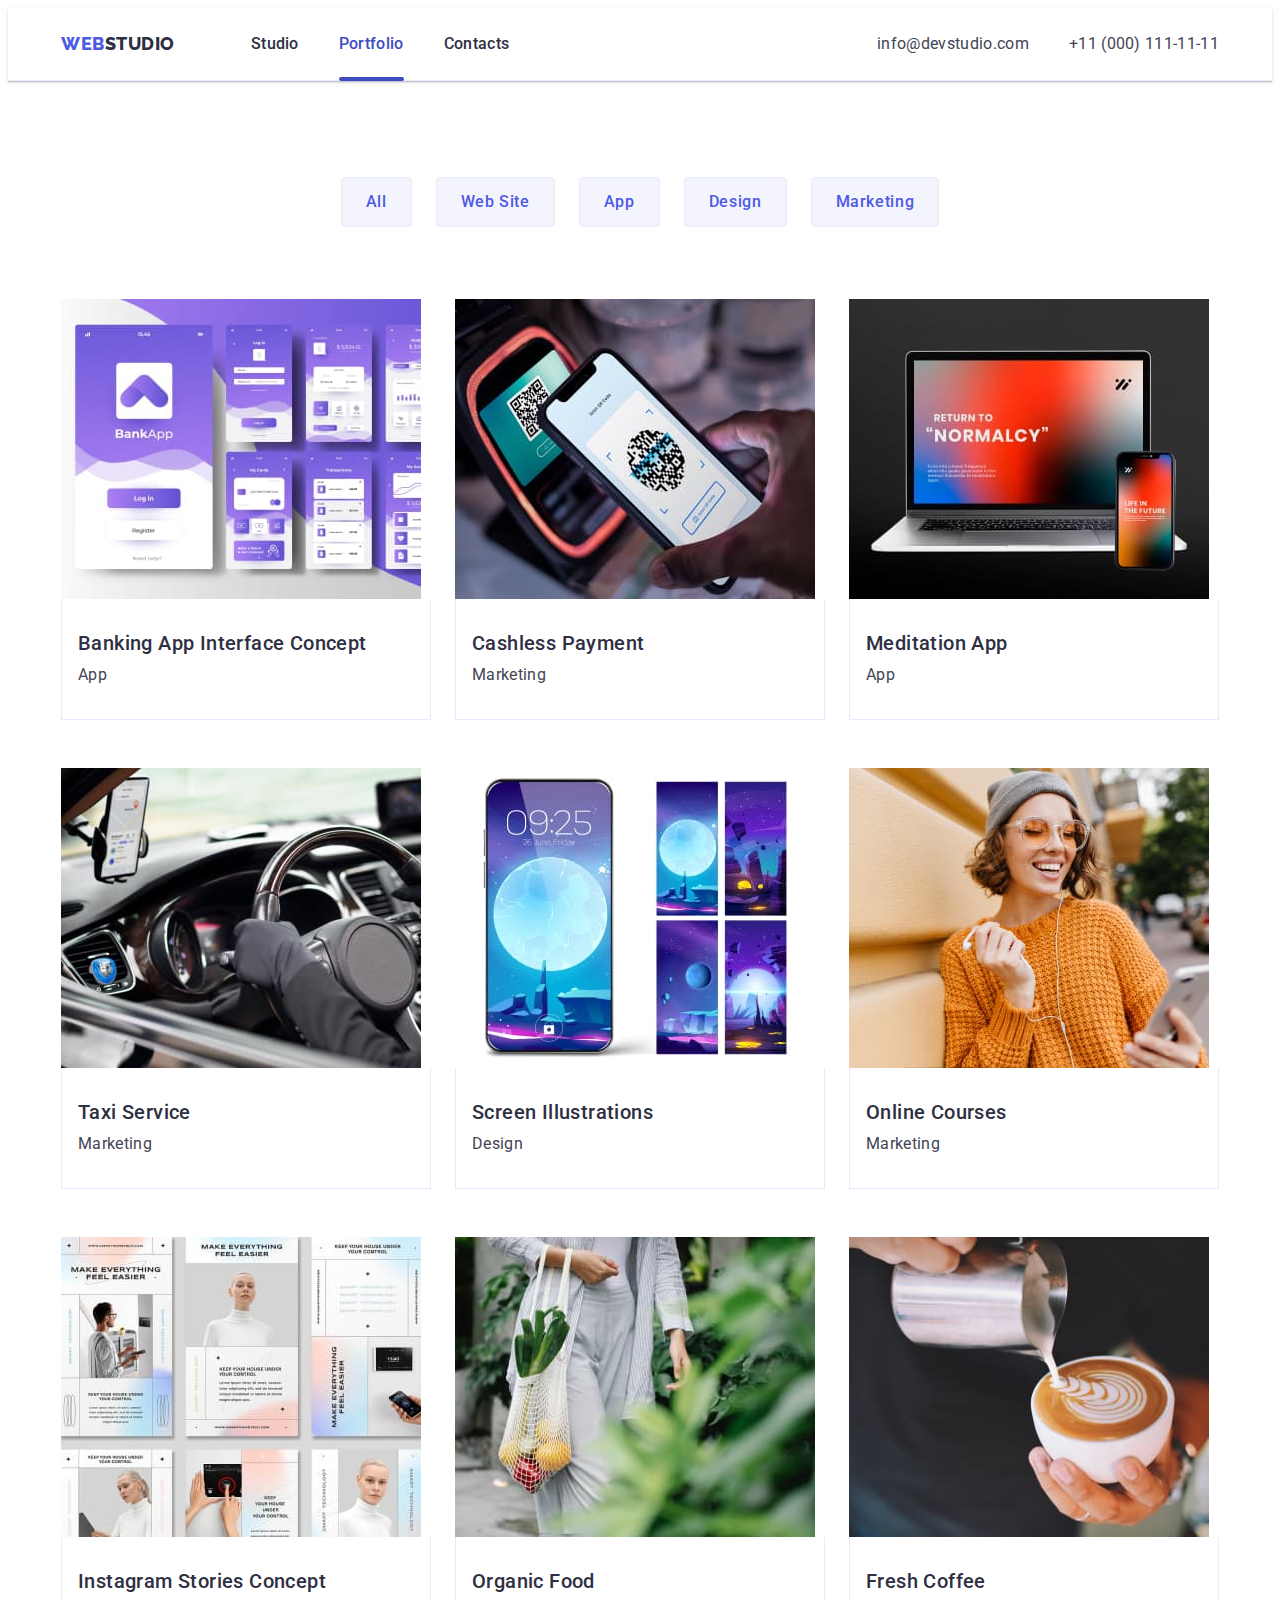
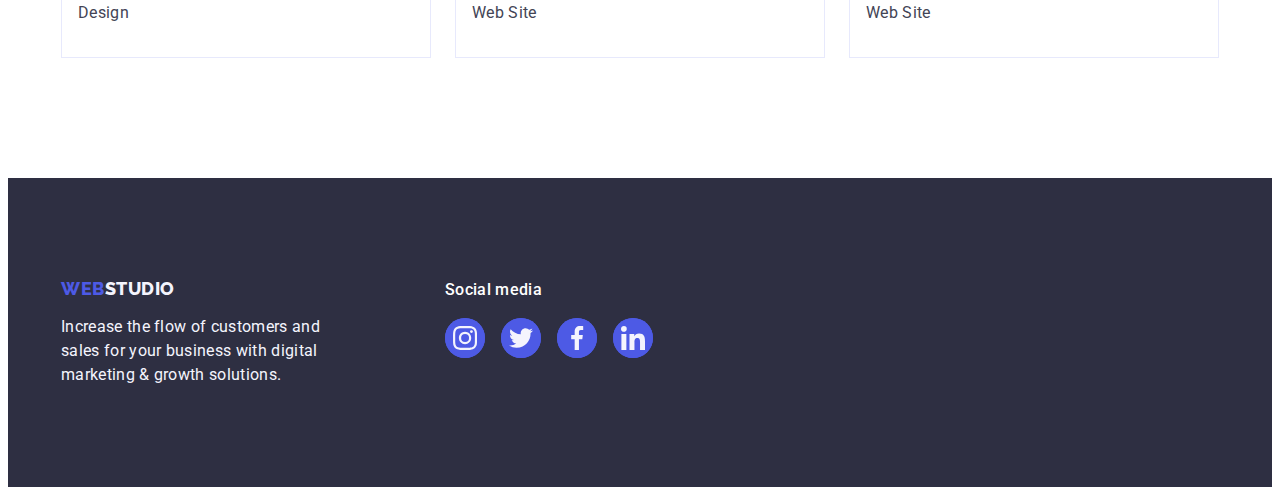
==== portfolio.html @ 67e27b54 "Initial commit" ====
<!DOCTYPE html>
<html lang="en">
<head>
    <meta charset="UTF-8">
    <meta http-equiv="X-UA-Compatible" content="IE=edge">
    <meta name="viewport" content="width=device-width, initial-scale=1.0">
    <link rel="preconnect" href="https://fonts.googleapis.com">
    <link rel="preconnect" href="https://fonts.gstatic.com" crossorigin>
    <link href="https://fonts.googleapis.com/css2?family=Raleway:wght@800&family=Roboto:wght@400;500;700;900&display=swap"
        rel="stylesheet">
    <link rel="stylesheet" href="https://cdnjs.cloudflare.com/ajax/libs/modern-normalize/2.0.0/modern-normalize.min.css"
        integrity="sha512-4xo8blKMVCiXpTaLzQSLSw3KFOVPWhm/TRtuPVc4WG6kUgjH6J03IBuG7JZPkcWMxJ5huwaBpOpnwYElP/m6wg=="
        crossorigin="anonymous" referrerpolicy="no-referrer" />
    <link rel="stylesheet" href="./css/styles.css">
    <title>Portfolio</title>
</head>
<body>
    <header class="header">
        <div class="container header-container">
            <nav class="header-navigation">
                <a class="logo link" href="./index.html">Web<span class="logo-studio">Studio</span></a>
                <ul class="navigation list">
                    <li><a class="navigation-link link" href="./index.html">Studio</a></li>
                    <li><a class="navigation-link link current" href="./portfolio.html">Portfolio</a></li>
                    <li><a class="navigation-link link" href="">Contacts</a></li>
                </ul>
            </nav>
            <address class="navigation-address">
                <ul class="address-menu list">
                    <li><a class="address-menu-link link" href="mailto:info@devstudio.com">info@devstudio.com</a></li>
                    <li><a class="address-menu-link link" href="tel:+110001111111">+11 (000) 111-11-11</a></li>
                </ul>
            </address>
        </div>
    </header>
        <main>
            <section class="portfolio">
                <div class="container">
                    <h1 class="visually-hidden">Portfolio menu</h1>
                    <ul class="button-list list">
                        <li>
                            <button class="button-navigation" type="button">All</button>
                        </li>
                        <li>
                            <button class="button-navigation" type="button">Web Site</button>
                        </li>
                        <li>
                            <button class="button-navigation" type="button">App</button>
                        </li>
                        <li>
                            <button class="button-navigation" type="button">Design</button>
                        </li>
                        <li>
                            <button class="button-navigation" type="button">Marketing</button>
                        </li>
                    </ul>
                    <ul class="portfolio-list list">
                        <li class="portfolio-item">
                            <a href="" class="item-card link">
                                <div class="item-hover-box">
                                    <img src="./images/banking-app.jpg" alt="Banking App Interface Concept" width="360">
                                    <p class="item-hover-text">14 Stylish and User-Friendly App Design Concepts · Task Manager App · Calorie Tracker App
                                        · Exotic Fruit Ecommerce App ·
                                        Cloud Storage App</p>
                                
                                </div>
                                <div class="portfolio-item-container">
                                <h2 class="portfolio-item-title">Banking App Interface Concept</h2>
                                <p class="portfolio-item-text">App</p>
                                </div>
                            </a>
                        </li>
                        <li class="portfolio-item">
                            <a href="" class="item-card link">
                                <div class="item-hover-box">
                                <img src="./images/cashless.jpg" alt="Cashless Payment" width="360">
                                <p class="item-hover-text">14 Stylish and User-Friendly App Design Concepts · Task Manager App · Calorie Tracker App
                                    · Exotic Fruit Ecommerce App ·
                                    Cloud Storage App</p>
                            
                                </div>
                                <div class="portfolio-item-container">
                                <h2 class="portfolio-item-title">Cashless Payment</h2>
                                <p class="portfolio-item-text">Marketing</p>
                                </div>
                            </a>
                        </li>
                        <li class="portfolio-item">
                            <a href="" class="item-card link">
                                <div class="item-hover-box">
                                <img src="./images/meditation.jpg" alt="Meditation App" width="360">
                                <p class="item-hover-text">14 Stylish and User-Friendly App Design Concepts · Task Manager App · Calorie Tracker App
                                    · Exotic Fruit Ecommerce App ·
                                    Cloud Storage App</p>
                                
                                </div>
                                <div class="portfolio-item-container">
                                <h2 class="portfolio-item-title">Meditation App</h2>
                                <p class="portfolio-item-text">App</p>
                                </div>
                            </a>
                        </li>
                        <li class="portfolio-item">
                            <a href="" class="item-card link">
                                <div class="item-hover-box">
                                <img src="./images/taxi.jpg" alt="Taxi Servic" width="360">
                                <p class="item-hover-text">14 Stylish and User-Friendly App Design Concepts · Task Manager App · Calorie Tracker App
                                    · Exotic Fruit Ecommerce App ·
                                    Cloud Storage App</p>
                                
                                </div>
                                <div class="portfolio-item-container">
                                <h2 class="portfolio-item-title">Taxi Service</h2>
                                <p class="portfolio-item-text">Marketing</p>
                                </div>
                            </a>
                        </li>
                        <li class="portfolio-item">
                            <a href="" class="item-card link">
                                <div class="item-hover-box">
                                <img src="./images/illustrations.jpg" alt="Screen Illustrations" width="360">
                                <p class="item-hover-text">14 Stylish and User-Friendly App Design Concepts · Task Manager App · Calorie Tracker App
                                    · Exotic Fruit Ecommerce App ·
                                    Cloud Storage App</p>
                                
                                </div>
                                <div class="portfolio-item-container">
                                <h2 class="portfolio-item-title">Screen Illustrations</h2>
                                <p class="portfolio-item-text">Design</p>
                                </div>
                            </a>
                        </li>
                        <li class="portfolio-item">
                            <a href="" class="item-card link">
                                <div class="item-hover-box">
                                <img src="./images/online-courses.jpg" alt="Online Courses" width="360">
                                <p class="item-hover-text">14 Stylish and User-Friendly App Design Concepts · Task Manager App · Calorie Tracker App
                                    · Exotic Fruit Ecommerce App ·
                                    Cloud Storage App</p>
                                
                                </div>
                                <div class="portfolio-item-container">
                                <h2 class="portfolio-item-title">Online Courses</h2>
                                <p class="portfolio-item-text">Marketing</p>
                                </div>
                            </a>
                        </li>
                        <li class="portfolio-item">
                            <a href="" class="item-card link">
                                <div class="item-hover-box">
                                <img src="./images/instagram.jpg" alt="Instagram Stories Concept" width="360">
                                <p class="item-hover-text">14 Stylish and User-Friendly App Design Concepts · Task Manager App · Calorie Tracker App
                                    · Exotic Fruit Ecommerce App ·
                                    Cloud Storage App</p>
                                
                                </div>
                                <div class="portfolio-item-container">
                                <h2 class="portfolio-item-title">Instagram Stories Concept</h2>
                                <p class="portfolio-item-text">Design</p>
                                </div>
                            </a>
                        </li>
                        <li class="portfolio-item">
                            <a href="" class="item-card link">
                                <div class="item-hover-box">
                                <img src="./images/organic-food.jpg" alt="Organic Food" width="360">
                                <p class="item-hover-text">14 Stylish and User-Friendly App Design Concepts · Task Manager App · Calorie Tracker App
                                    · Exotic Fruit Ecommerce App ·
                                    Cloud Storage App</p>
                                
                                </div>
                                <div class="portfolio-item-container">
                                <h2 class="portfolio-item-title">Organic Food</h2>
                                <p class="portfolio-item-text">Web Site</p>
                                </div>
                            </a>
                        </li>
                        <li class="portfolio-item">
                            <a href="" class="item-card link">
                                <div class="item-hover-box">
                                <img src="./images/fresh-coffee.jpg" alt="Fresh Coffee" width="360">
                                <p class="item-hover-text">14 Stylish and User-Friendly App Design Concepts · Task Manager App · Calorie Tracker App
                                    · Exotic Fruit Ecommerce App ·
                                    Cloud Storage App</p>
                                
                                </div>
                                <div class="portfolio-item-container">
                                <h2 class="portfolio-item-title">Fresh Coffee</h2>
                                <p class="portfolio-item-text">Web Site</p>
                                </div>
                            </a>
                        </li>
                    </ul>
                </div>
            </section>
        </main>
    <footer class="footer">
        <div class="container footer-container">
            <div class="logo-footer-container">
                <a class="logo-footer link" href="./index.html">Web<span class="logo-studio-footer">Studio</span></a>
                <p class="footer-text">Increase the flow of customers and sales for your business with digital marketing &
                    growth
                    solutions.</p>
            </div>
            <div class="social-media-container">
                <p class="social-title-footer">Social media</p>
                <ul class="social-list">
                    <li class="social-list-item">
                        <a href="" class="social-link">
                            <svg class="social-icon" width="24" height="24">
                                <use href="./images/icons.svg#icon-instagram"></use>
                            </svg>
                        </a>
                    </li>
                    <li class="social-list-item">
                        <a href="" class="social-link">
                            <svg class="social-icon" width="24" height="24">
                                <use href="./images/icons.svg#icon-twitter"></use>
                            </svg>
                        </a>
                    </li>
                    <li class="social-list-item">
                        <a href="" class="social-link">
                            <svg class="social-icon" width="24" height="24">
                                <use href="./images/icons.svg#icon-facebook"></use>
                            </svg>
                        </a>
                    </li>
                    <li class="social-list-item">
                        <a href="" class="social-link">
                            <svg class="social-icon" width="24" height="24">
                                <use href="./images/icons.svg#icon-linkedin"></use>
                            </svg>
                        </a>
                    </li>
                </ul>
            </div>
        </div>
    </footer>
    <div class="backdrop is-hidden" data-modal>
        <div class="modal">
            <button type="button" class="close-btn" data-modal-close>
                <svg class="close" width="8" height="8">
                    <use href="./images/icons.svg#icon-close"></use>
                </svg>
            </button>
        </div>
    </div>
    <script src="./js/modal.js"></script>
</body>
</html>
---- css/styles.css ----
/* GLOBAL */

:root {
    --primary-font: "Roboto";
    --secondary-font: 'Raleway';
    --secondary-color: #2E2F42;
    --primary-color: #434455;
    --logo-color: #4D5AE5;
    --logo-studio-color: #2E2F42;
    --logo-footer-color: #F4F4FD;
    --footer-text-color: #F4F4FD;
    --hover-focus-color: #404BBF;
    --hover-text-color: #FFFFFF;
    --hero-text-color: #FFFFFF;
    --logo-text-size: 18px;
    --secondary-text-size: 20px;
    --title-text-size: 36px;
    --hero-title-text: 56px;
    --benefits-item-color: #F4F4FD;
    --member-card-color: #FFFFFF;
    --social-icon-color: #F4F4FD;
    --portfolio-card-color: #FFFFFF;
    --item-hover-text: #F4F4FD;
    --item-hover-background: #4D5AE5;
    --page-background-color: #FFFFFF;
    --button-portfolio-border: #E7E9FC;
    --portfolio-item-border: #E7E9FC;
    --member-soc-color: #4D5AE5;
    --social-hover-color: #31D0AA;
    --default-color: #ffffff;
    --modal-overlay: rgba(46, 47, 66, 0.4);
    --transition: 250ms cubic-bezier(0.4, 0, 0.2, 1);
}

body {
    font-family: var(--primary-font), sans-serif;
    font-size: var(--main-text-size);
    color: var(--primary-color);
    background-color: var(--page-background-color);
}

p, h1,h2,h3,h4,h5,h6 {
    margin-top: 0;
    margin-bottom: 0;
}

ul {
    list-style-type: none;
    margin-top: 0;
    margin-bottom: 0;
    padding-left: 0;
}

img {
    display: block;
    max-width: 100%;
    height: auto;
}

.link {
    text-decoration: none;
}

.link:hover,
.link:focus {
    color: var(--hover-focus-color);
}

.list {
    list-style-type: none;
}

.link a:hover,
.link a:focus {
    color: var(--hover-focus-color);
}


.container {
    width: 100%;
    max-width: 1158px;
    padding-left: 15px;
    padding-right: 15px;
    margin: 0 auto;
}

.visually-hidden {
    position: absolute;
    width: 1px;
    height: 1px;
    margin: -1px;
    border: 0;
    padding: 0;
    white-space: nowrap;
    clip-path: inset(100%);
    clip: rect(0 0 0 0);
    overflow: hidden;
}

/* HEADER */

.header {
    border-bottom: 1px solid #E7E9FC;
    box-shadow: 0px 2px 1px rgba(46, 47, 66, 0.08), 0px 1px 1px rgba(46, 47, 66, 0.16), 0px 1px 6px rgba(46, 47, 66, 0.08);
}

.header-container {
    display: flex;
}

.logo {
    font-family: var(--secondary-font), sans-serif;
    font-size: var(--logo-text-size);
    font-weight: 800;
    line-height: 1.17;
    letter-spacing: 0.03em;
    text-transform: uppercase;
    text-decoration: none;
    color: var(--logo-color);
    margin-right: 76px;
}

.logo-studio {
    color: var(--logo-studio-color);
}

.logo-studio-footer {
    color: var(--logo-footer-color);
}

.header-navigation {
    display: flex;
    align-items: center;
    flex-grow: 1;
}

.navigation {
    display: flex;
    gap: 40px;
}

.navigation-link {
    font-weight: 500;
    line-height: 1.5;
    letter-spacing: 0.02em;
    color: var(--secondary-color);
    display: block;
    padding-top: 24px;
        padding-bottom: 24px;
    transition: color var(--transition);
}

.navigation-link:hover,
.navigation-link:focus {
    color: var(--hover-focus-color);
}

.current {
    position: relative;
    color: var(--hover-focus-color);
}

.current::after {
    position: absolute;
    border-radius: 2px;
    left: 0;
    bottom: -1px;
    content: '';
    width: 100%;
    height: 4px;
    background-color: var(--hover-focus-color);
}

.navigation > li {
    list-style-type: none;
}

.navigation-address {
    font-style: normal;
}

.address-menu {
    display: flex;
    gap: 40px;
    margin-left: auto;
}

.address-menu > li {
    list-style-type: none;
}

.address-menu-link {
    line-height: 1.5;
    letter-spacing: 0.02em;
    color: var(--primary-color);
    display: block;
    padding-top: 24px;
        padding-bottom: 24px;
    transition: color var(--transition);
}

.address-menu-link:hover,
.address-menu-link:focus {
    color: var(--hover-focus-color);
}

/* MAIN */

.hero {
    text-align: center;
    background-color: var(--secondary-color);
    background-image: linear-gradient(rgba(46, 47, 66, 0.7), rgba(46, 47, 66, 0.7)),  url(../images/people-office.jpg);
    background-repeat: no-repeat;
    background-position: center;
    background-size: cover;
    padding-top: 188px;
    padding-bottom: 188px;
    max-width: 1440px;
    margin: 0 auto;
}

.hero-container {
    width: 1440px;
}

.hero-title {
    font-weight: 700;
    font-size: var(--hero-title-text);
    line-height: 1.07;
    letter-spacing: 0.02em;
    color: var(--hero-text-color);
    width: 100%;
    max-width: 496px;
    margin: 0 auto;
}

.hero-button {
    font-family: var(--primary-font), sans-serif;
    font-size: 16px;
    font-weight: 500;
    line-height: 1.5;
    letter-spacing: 0.04em;
    color: var(--hero-text-color);
    background-color: var(--logo-color);
    cursor: pointer;
    display: block;
    min-width: 169px;
        height: 56px;
    margin: 48px auto 0;
        padding: 16px 32px;
        border-radius: 4px;
    border: none;
    transition: background-color var(--transition);
}

.hero-button:hover,
.hero-button:focus {
    background-color: var(--hover-focus-color);
}

.benefits {
    padding: 120px 0;
}

.benefits-container {


}

.benefits-list {
    display: flex;
    gap: 24px;
}

.benefits-item {
    width: calc((100% - 24px * 3) / 4);
}

.benefits-item-icon {
    width: 264px;
    height: 112px;
    margin-bottom: 8px;
    background-color: var(--benefits-item-color);
    border-radius: 4px;
    display: flex;
    justify-content: center;
    align-items: center;
}

.benefits-icon {
    
}

.benefits-title {
    color: var(--secondary-color);
}

.benefits-subtitle {
    font-weight: 500;
    font-size: var(--secondary-text-size);
    line-height: 1.2;
    letter-spacing: 0.02em;
    color: var(--secondary-color);
    margin-bottom: 8px;
}

.benefits-text {
    line-height: 1.5;
    letter-spacing: 0.02em;
}

.doing {
    padding-bottom: 120px;
}

.doing-container {
    
}

.doing-title {
    font-weight: 700;
    font-size: var(--title-text-size);
    line-height: 1.11;
    letter-spacing: 0.02em;
    text-align: center;
    text-transform: capitalize;
    color: var(--secondary-color);
    margin-bottom: 72px;
}

.doing-list {
    display: flex;
    gap: 24px;
}

.doing-item {
    width: calc((100% - 48px) / 3);
}

.team {
    padding: 120px 0;
    background-color: var(--footer-text-color);
}

.team-title {
    margin-bottom: 72px;
    font-weight: 700;
    font-size: var(--title-text-size);
    line-height: 1.11;
    letter-spacing: 0.02em;
    text-align: center;
    text-transform: capitalize;
    color: var(--secondary-color);
}

.team-list {
    display: flex;
    gap: 24px;
}

.member-card {
    background: var(--member-card-color);
    width: calc((100% - 24px * 3) / 4);
    box-shadow: 0px 1px 6px rgba(46, 47, 66, 0.08), 0px 1px 1px rgba(46, 47, 66, 0.16), 0px 2px 1px rgba(46, 47, 66, 0.08);
        border-radius: 0px 0px 4px 4px;
}

.member-container {
    padding: 32px 0;
}

.team-member {
    font-weight: 500;
    font-size: var(--secondary-text-size);
    line-height: 1.2;
    letter-spacing: 0.02em;
    color: var(--secondary-color);
    text-align: center;
    margin-bottom: 8px;
}

.member-position {
    line-height: 1.5;
    letter-spacing: 0.02em;
    text-align: center;
}

.member-soc {
    display: flex;
    gap: 24px;
    margin-top: 8px;
    justify-content: center;
}

.member-soc-item {
    width: 40px;
    height: 40px;
    border-radius: 50%;
}

.member-soc-link {
    width: 100%;
    height: 100%;
    border-radius: 50%;
    display: flex;
        flex-direction: row;
        align-items: center;
        justify-content: center;
        transition: background-color var(--transition);
    background-color: var(--member-soc-color);
}

.member-soc-link:hover,
.member-soc-link:focus {
    background-color: var(--hover-focus-color);
}

.member-soc-icon {
    fill: var(--social-icon-color);
}

.customers{
    padding: 120px 0;
}

.customers-title {
    font-weight: 700;
        font-size: var(--title-text-size);
        line-height: 1.11;
        letter-spacing: 0.02em;
        text-align: center;
        text-transform: capitalize;
        color: var(--secondary-color);
        margin-bottom: 72px;
}

.customers-logo-list {
    display: flex;
        flex-direction: row;
        align-items: flex-start;
        padding: 0px;
        gap: 24px;
}

.customers-logo-item {
    height: 88px;
    width: calc((100% - 24px * 5) / 6);
}

.customers-logo-link {
    width: 100%;
    height: 100%;
    display: flex;
    align-items: center;
    justify-content: center;
    color: #8E8F99;
    border: 1px solid #8E8F99;
    border-radius: 4px;
    transition: border-color var(--transition), color var(--transition);
}

.customers-logo-link:hover,
.customers-logo-link:focus {
    border-color: var(--hover-focus-color);
    color: var(--hover-focus-color);
}

.customers-logo-link:hover .customers-logo,
.customers-logo-link:focus .customers-logo {
    fill: var(--hover-focus-color);
}

.customers-logo {
    fill: currentColor;
    transition: color var(--transition);
}

.button-list {
    display: flex;
    justify-content: center;
    margin-bottom: 72px;
    gap: 24px;
}

.button-navigation {
    font-family: var(--primary-font),sans-serif;
    font-weight: 500;
    font-size: 16px;
    line-height: 1.5;
    letter-spacing: 0.04em;
    color: var(--logo-color);
    background-color: var(--footer-text-color);
    cursor: pointer;
    padding: 12px 24px;
    border: 1px solid var(--button-portfolio-border);
        border-radius: 4px;
        transition: color var(--transition), background-color var(--transition), border-color var(--transition), box-shadow var(--transition);
}

.button-navigation:hover,
.button-navigation:focus {
    background-color: var(--hover-focus-color);
    color: var(--hover-text-color);
    border: 1px solid transparent;
    box-shadow: 0px 3px 1px rgba(0, 0, 0, 0.1), 0px 2px 1px rgba(0, 0, 0, 0.08), 0px 2px 2px rgba(0, 0, 0, 0.12);
}

.portfolio{
    padding-top: 96px;
    padding-bottom: 120px;
}

.portfolio-list {
    display: flex;
    flex-wrap: wrap;
    row-gap: 48px;
    column-gap: 24px;
}

.portfolio-item {
    width: calc((100% - 48px) / 3);
    overflow: hidden;
}

.portfolio-item:hover {
    
}

.portfolio-item:hover .item-hover-block {
    transform: translate(0);
}

.item-card {
    display: block;
    background: var(--portfolio-card-color);
    transition: box-shadow var(--transition);

}

.item-card:hover,
.item-card:focus {
    box-shadow: 0px 1px 6px rgba(46, 47, 66, 0.08), 0px 1px 1px rgba(46, 47, 66, 0.16), 0px 2px 1px rgba(46, 47, 66, 0.08);
}


.item-card:hover .item-hover-text,
.item-card:focus .item-hover-text {
    transform: translateY(0);
}

.portfolio-item-container {
    padding: 32px 16px;
    border: 1px solid var(--portfolio-item-border);
    border-top: none;
}

.portfolio-item-title {
    font-size: var(--secondary-text-size);
    font-weight: 500;
    line-height: 1.2;
    letter-spacing: 0.02em;
    color: var(--secondary-color);
    margin-bottom: 8px;
}

.portfolio-item-text {
    font-size: 16px;
    line-height: 1.5;
    letter-spacing: 0.02em;
    color: var(--primary-color);
}

.item-hover-box {
    position: relative;
    overflow: hidden;
}

.item-hover-block {
    
}

.item-hover-text {
    line-height: 1.5;
    letter-spacing: 0.02em;
    color: var(--item-hover-text);
    position: absolute;
        top: 0;
        left: 0;
        height: 100%;
        padding: 40px 32px;
        background-color: var(--item-hover-background);
        transform: translateY(100%);
        transition: transform var(--transition);
}

/* FOOTER */

.footer {
    padding-top: 100px;
        padding-bottom: 100px;
    background-color: var(--secondary-color);
}

.footer-container {
    display: flex;
    align-items: baseline;
}

.logo-footer-container {
    margin-right: 120px;
}

.logo-footer {
    display: inline-block;
    margin-bottom: 16px;
    font-family: var(--secondary-font), sans-serif;
    font-weight: 800;
        font-size: var(--logo-text-size);
        line-height: 1.17;
        letter-spacing: 0.03em;
        text-transform: uppercase;
        text-decoration: none;
    color: var(--logo-color);
}

.footer-text {
    line-height: 1.5;
    color: var(--footer-text-color);
    letter-spacing: 0.02em;
    width: 264px;
}

.social-media-container {
    
}

.social-title-footer {
    margin-bottom: 16px;
    font-weight: 500;
    line-height: 1.5;
    letter-spacing: 0.02em;
    color: #FFFFFF;
}

.social-list {
    display: flex;
    gap: 16px;
    margin-top: 16px;
}

.social-list-item {
    background-color: var(--member-soc-color);
    width: 40px;
    height: 40px;
    border-radius: 50%;
}

.social-link {
    width: 100%;
    height: 100%;
    border-radius: 50%;
    display: flex;
    flex-direction: row;
    align-items: center;
    justify-content: center;
    background-color: var(--logo-color);
    transition: background-color var(--transition);
}

.social-link:hover,
.social-link:focus {
    background-color: #31D0AA;
}

.social-icon {
    fill: var(--social-icon-color);
}

.backdrop {
    position: fixed;
    top: 0;
    z-index: 999;
    width: 100%;
    height: 100%;
    background-color: var(--modal-overlay);
    transition: visibility var(--transition), opacity var(--transition);
}

.modal {
    position: absolute;
    top: 50%;
    left: 50%;
    transform: translate(-50%, -50%) scaleX(1);
    transition: transform var(--transition);
    width: 408px;
        min-height: 584px;
        box-shadow: 0px 1px 1px rgba(0, 0, 0, 0.14), 0px 1px 3px rgba(0, 0, 0, 0.12), 0px 2px 1px rgba(0, 0, 0, 0.2);
            border-radius: 4px;
    background-color: #FCFCFC;
}

.backdrop.is-hidden .modal {
    transform: translate(-50%, -50%) scaleX(0);
}

.close-btn {
    display: flex;
    align-items: center;
    justify-content: center;
    padding: 0;
    position: absolute;
        top: 24px;
        right: 24px;
    width: 24px;
        height: 24px;
        border-radius: 50%;
    background: #E7E9FC;
    cursor: pointer;
        border: 1px solid rgba(0, 0, 0, 0.1);
        transition: background-color var(--transition), border var(--transition);
}

.close-btn:hover,
.close-btn:focus {
    background-color: var(--hover-focus-color);
    border: none;
}

.close-btn:hover .close,
.close-btn:focus .close {
    fill: var(--default-color);
}

.close {
    fill: currentColor;
    transition: fill var(--transition);
}

.is-hidden {
    visibility: hidden;
    opacity: 0;
    pointer-events: none;
}
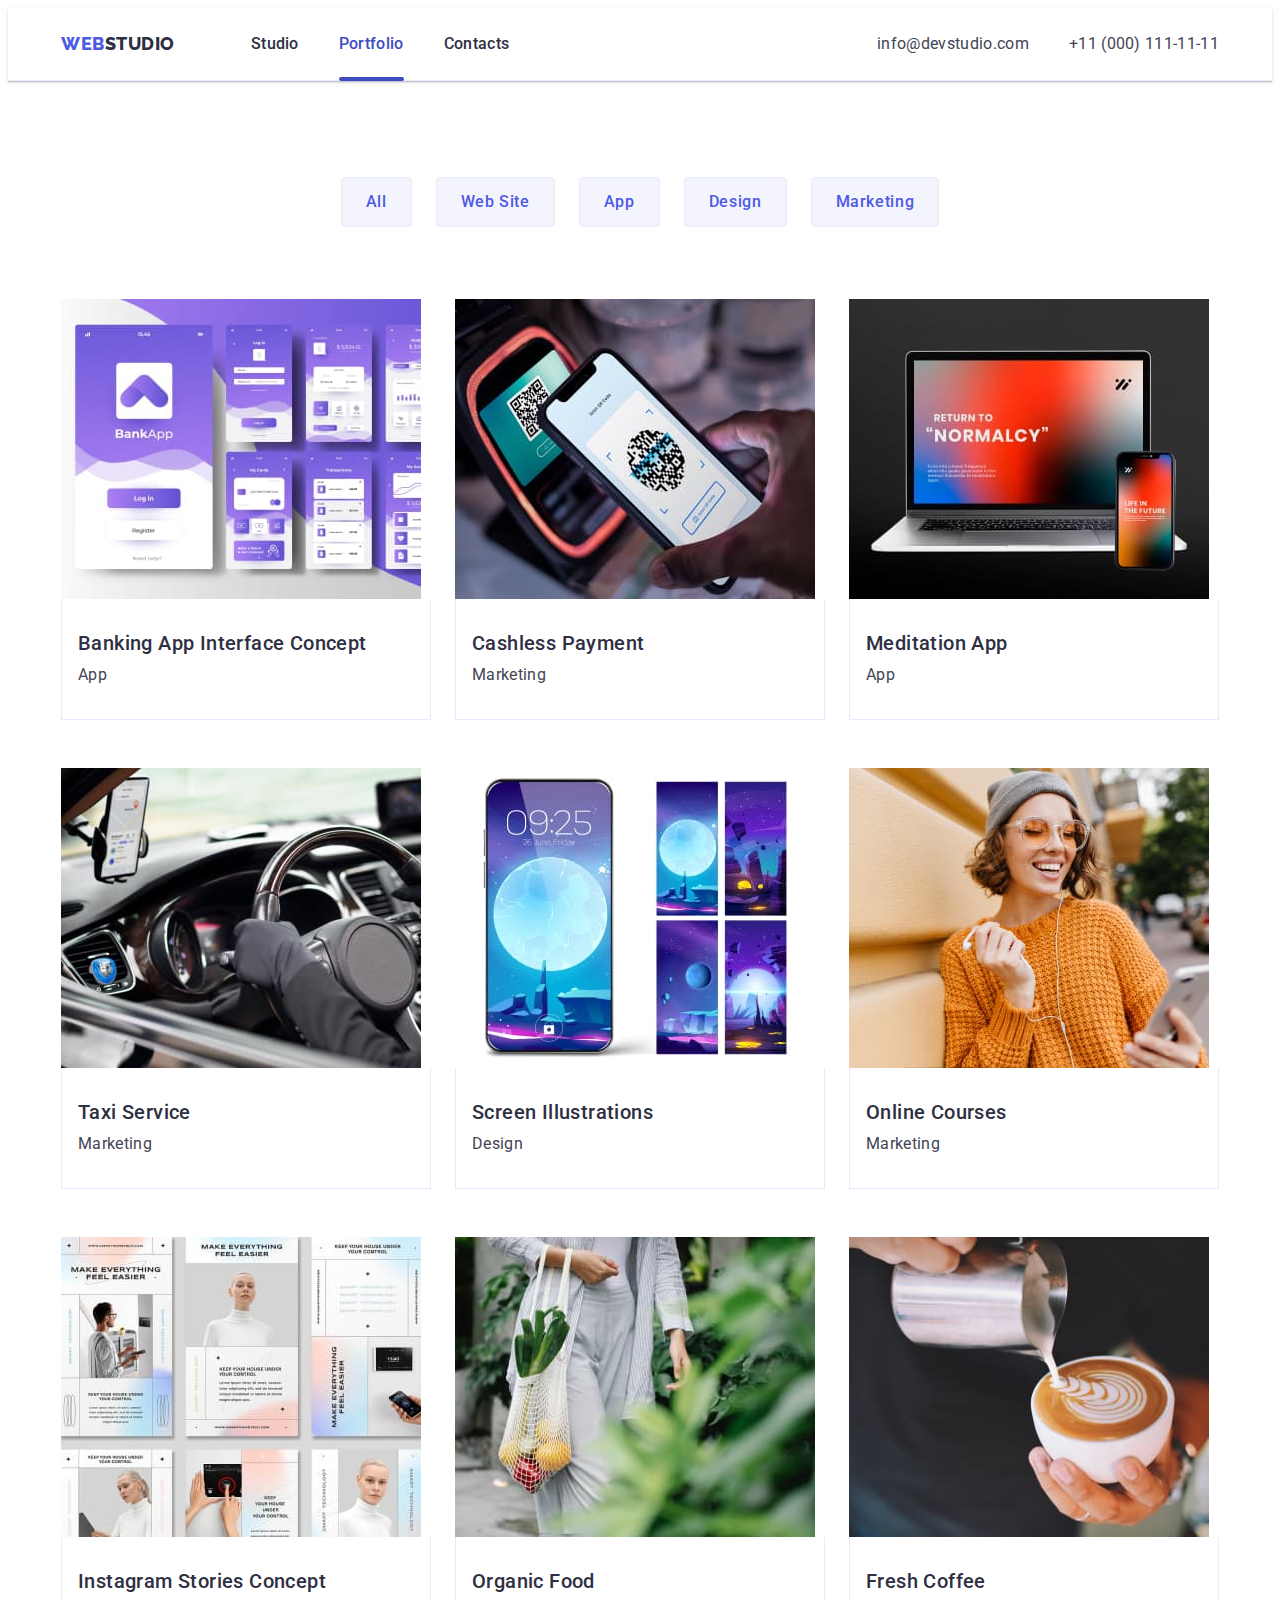
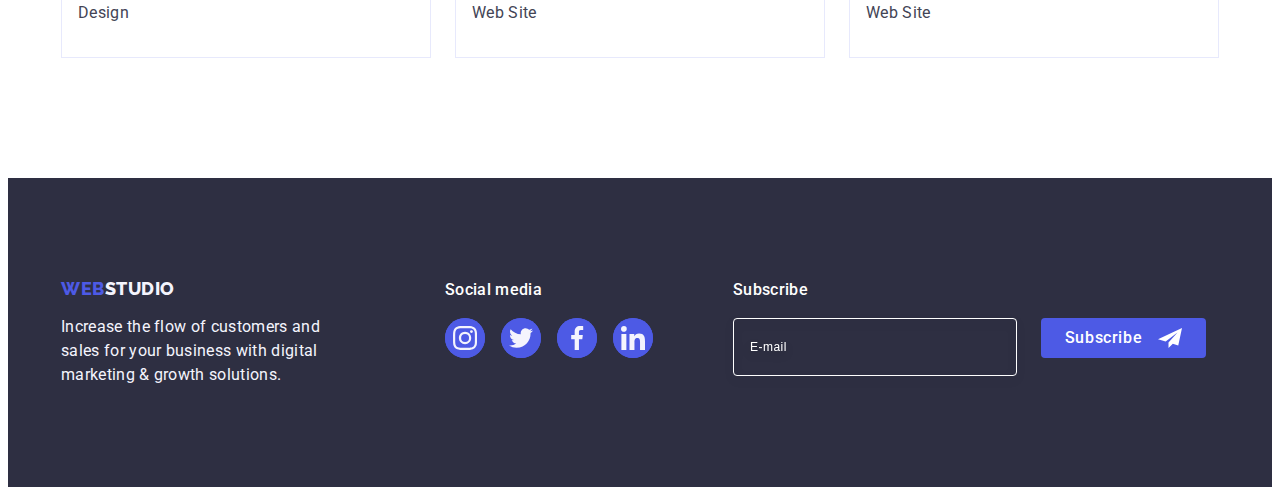
==== commit 4ddebf42: "HW5 add footer to portfolio" ====
--- a/portfolio.html
+++ b/portfolio.html
@@ -202,7 +202,7 @@
                     growth
                     solutions.</p>
             </div>
-            <div class="social-media-container">
+            <div class="social-footer-wrap">
                 <p class="social-title-footer">Social media</p>
                 <ul class="social-list">
                     <li class="social-list-item">
@@ -234,6 +234,19 @@
                         </a>
                     </li>
                 </ul>
+            </div>
+            <div class="footer-subscribe-wrap">
+                <p class="footer-subscribe-text">Subscribe</p>
+                <form class="footer-form">
+                    <label for="footer-email" class="footer-input-label">
+                        <input type="email" name="footer-email" id="footer-email" placeholder="E-mail" class="footer-input">
+                    </label>
+                    <button type="submit" class="footer-subscribe-btn">Subscribe
+                        <svg class="subscribe-icon" width="24" height="24">
+                            <use href="./images/icons.svg#icon-subscribe"></use>
+                        </svg>
+                    </button>
+                </form>
             </div>
         </div>
     </footer>
--- a/css/styles.css
+++ b/css/styles.css
@@ -31,6 +31,10 @@
     --default-color: #ffffff;
     --modal-overlay: rgba(46, 47, 66, 0.4);
     --transition: 250ms cubic-bezier(0.4, 0, 0.2, 1);
+    --modal-input-label: #8E8F99;
+    --modal-input-focus: #4D5AE5;
+    --modal-icon-check: #F4F4FD;
+    --modal-btn-color: #4D5AE5;
 }
 
 body {
@@ -631,8 +635,14 @@
     width: 264px;
 }
 
-.social-media-container {
-    
+/* .footer-bottom {
+    display: flex;
+    align-items: center;
+} */
+
+.social-footer-wrap {
+    display: flex;
+    flex-direction: column;
 }
 
 .social-title-footer {
@@ -646,7 +656,6 @@
 .social-list {
     display: flex;
     gap: 16px;
-    margin-top: 16px;
 }
 
 .social-list-item {
@@ -675,6 +684,71 @@
 
 .social-icon {
     fill: var(--social-icon-color);
+}
+
+
+.footer-form {
+    display: flex;
+    gap: 24px;
+}
+
+.footer-subscribe-wrap {
+    /* margin-top: 100px; */
+    margin-left: 80px;
+}
+
+.footer-subscribe-text {
+    margin-bottom: 16px;
+    font-weight: 500;
+    font-size: 16px;
+        line-height: 1.5;
+        letter-spacing: 0.02em;
+        color: var(--default-color);
+}
+
+.footer-input {
+    width: 264px;
+    height: 40px;
+    padding-top: 8px;
+    padding-bottom: 8px;
+    padding-left: 16px;
+    background-color: transparent;
+    border: 1px solid var(--default-color);
+        filter: drop-shadow(0px 4px 4px rgba(0, 0, 0, 0.15));
+        border-radius: 4px;
+        color: var(--default-color);
+        font-size: 12px;
+        line-height: 1.5;
+        letter-spacing: 0.04em;
+}
+
+.footer-input::placeholder {
+    font-size: 12px;
+        line-height: 2;
+        letter-spacing: 0.04em;
+        color: var(--default-color)
+}
+
+.footer-subscribe-btn {
+    min-width: 165px;
+    height: 40px;
+    display: flex;
+    align-items: center;
+    justify-content: center;
+    background-color: var(--modal-btn-color);
+    border-radius: 4px;
+    border: none;
+    font-family: var(--primary-font), sans-serif;
+    font-weight: 500;
+        font-size: 16px;
+        line-height: 1.5;
+        letter-spacing: 0.04em;
+        color: var(--default-color);
+        cursor: pointer;
+}
+
+.subscribe-icon {
+    margin-left: 16px;
 }
 
 .backdrop {
@@ -691,6 +765,7 @@
     position: absolute;
     top: 50%;
     left: 50%;
+    padding: 72px 24px 24px 24px;
     transform: translate(-50%, -50%) scaleX(1);
     transition: transform var(--transition);
     width: 408px;
@@ -737,6 +812,156 @@
     transition: fill var(--transition);
 }
 
+.modal-title {
+    font-weight: 500;
+    line-height: 1.5;
+    text-align: center;
+        letter-spacing: 0.02em;
+        margin-bottom: 16px;
+    color: var(--secondary-color);
+}
+
+.modal-field {
+    margin-bottom: 8px;
+}
+
+.input-wrap {
+    position: relative;
+}
+
+.modal-input {
+    width: 100%;
+    height: 40px;
+    border: 1px solid rgba(46, 47, 66, 0.4);
+        border-radius: 4px;
+        padding-left: 38px;
+        padding-right: 16px;
+        outline: transparent;
+    transition: border-color var(--transition);
+    background-color: transparent;
+}
+
+.modal-input:focus {
+    border-color: var(--modal-input-focus);
+}
+
+.modal-input:focus + .modal-icon {
+    fill: var(--modal-input-focus);
+}
+
+.modal-icon {
+    position: absolute;
+    top: 50%;
+    transform: translateY(-50%);
+    left: 16px;
+    transition: fill var(--transition);
+}
+
+.modal-comment-field {
+    margin-bottom: 16px;
+}
+
+.modal-input-label {
+    display: block;
+    margin-bottom: 4px;
+    font-size: 12px;
+    line-height: 1.17;
+    letter-spacing: 0.04em;
+    color: var(--modal-input-label);
+}
+
+.modal-field-comment {
+    margin-bottom: 16px;
+}
+
+.comment-area::placeholder {
+    font-size: 12px;
+    line-height: 1.17;
+    letter-spacing: 0.04em;
+    color: rgba(46, 47, 66, 0.4);
+}
+
+.comment-area {
+    resize: none;
+    height: 120px;
+    width: 100%;
+    border: 1px solid rgba(46, 47, 66, 0.4);
+        border-radius: 4px;
+        outline: transparent;
+    padding: 8px 16px;
+    font-size: 12px;
+    line-height: 1.17;
+    letter-spacing: 0.04em;
+    color: rgba(46, 47, 66, 0.4);
+    background-color: transparent;
+    transition: border-color var(--transition);
+}
+
+.comment-area:focus {
+    border-color: var(--modal-input-focus);
+}
+
+.privacy-wrap {
+    margin-bottom: 24px;
+}
+
+.policy-check-text {
+    font-size: 12px;
+        line-height: 1.17;
+        letter-spacing: 0.04em;
+    color: var(--modal-input-label);
+}
+
+.fake-checkbox {
+    display: inline-flex;
+    align-items: center;
+    justify-content: center;
+    margin-right: 8px;
+    width: 16px;
+    height: 16px;
+    border: 1px solid rgba(46, 47, 66, 0.4);
+        border-radius: 2px;
+    fill: transparent;
+    transition: background-color var(--transition), border var(--transition), fill var(--transition);
+}
+
+.input-check:checked + .policy-check-text span {
+    background-color: var(--hover-focus-color);
+    border: 1px solid var(--hover-focus-color);
+    fill: var(--modal-icon-check);
+    border: none;
+}
+
+.icon-check {
+    
+}
+
+.policy-link {
+    margin-left: 4px;
+        line-height: 1.33;
+        text-decoration-line: underline;
+    color: var(--modal-input-focus);
+}
+
+.modal-btn {
+    min-width: 169px;
+    padding: 16px 32px;
+    font-weight: 500;
+        font-size: 16px;
+        line-height: 1.5;
+        letter-spacing: 0.04em;
+        color: var(--default-color);
+    background: var(--modal-btn-color);
+        box-shadow: 0px 4px 4px rgba(0, 0, 0, 0.15);
+        border-radius: 4px;
+        border: none;
+        display: block;
+        margin: 24px auto 0px;
+        justify-content: center;
+        cursor: pointer;
+        transition: background-color var(--transition);
+}
+
 .is-hidden {
     visibility: hidden;
     opacity: 0;
